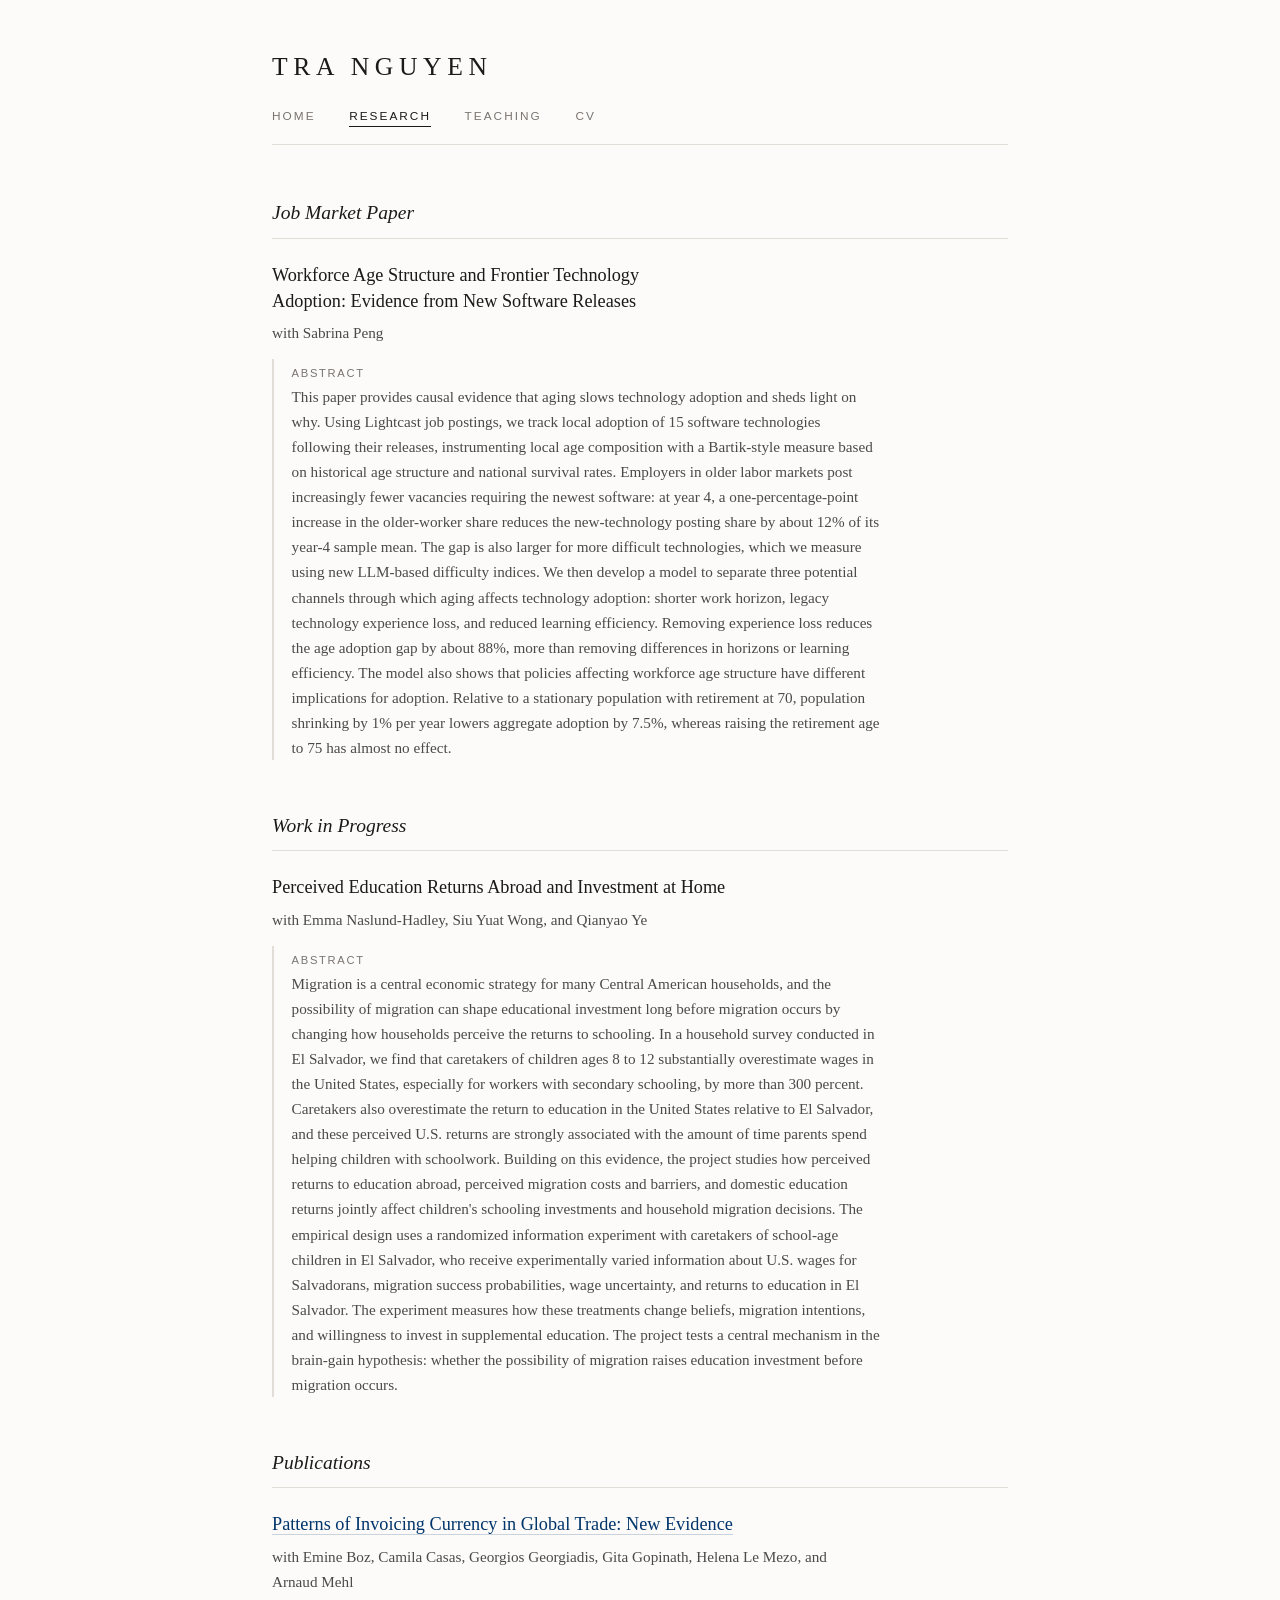
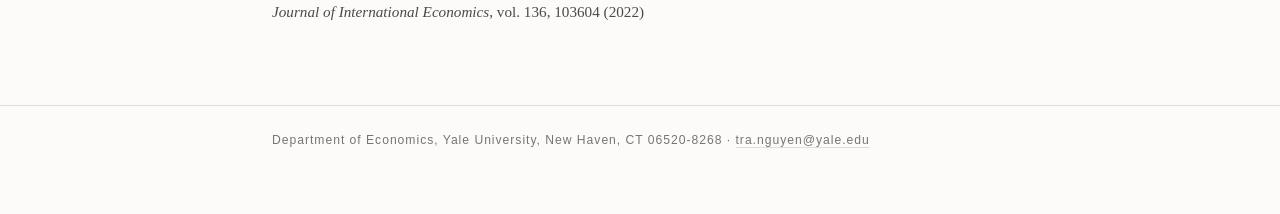
==== research.html @ 81b3dcd2 "Redesign site: multi-page layout, updated JMP abstract and CV" ====
<!doctype html>
<html lang="en">
  <head>
    <meta charset="utf-8">
    <meta name="viewport" content="width=device-width, initial-scale=1">
    <title>Research &mdash; Tra Nguyen</title>
    <meta name="description" content="Research by Tra Nguyen, Ph.D. candidate in Economics at Yale University.">
    <link rel="stylesheet" href="styles.css?v=7">
  </head>
  <body>
    <a class="skip-link" href="#main">Skip to main content</a>

    <header class="site-header">
      <div class="wrap">
        <a class="brand" href="index.html">Tra Nguyen</a>
        <nav class="site-nav" aria-label="Main navigation">
          <ul class="nav-links">
            <li><a href="index.html">Home</a></li>
            <li><a href="research.html" aria-current="page">Research</a></li>
            <li><a href="teaching.html">Teaching</a></li>
            <li><a href="assets/Nguyen_Tra_CV.pdf">CV</a></li>
          </ul>
        </nav>
      </div>
    </header>

    <main id="main" class="wrap">
      <h1 class="sr-only">Research</h1>

      <h2>Job Market Paper</h2>

      <div class="paper">
        <p class="title">
          Workforce Age Structure and Frontier Technology Adoption:
          Evidence from New Software Releases
        </p>
        <p class="byline">with Sabrina Peng</p>
        <p class="abstract">
          <span class="label">Abstract</span><br>
          This paper provides causal evidence that aging slows technology adoption and sheds light
          on why. Using Lightcast job postings, we track local adoption of 15 software technologies
          following their releases, instrumenting local age composition with a Bartik-style measure
          based on historical age structure and national survival rates. Employers in older labor
          markets post increasingly fewer vacancies requiring the newest software: at year 4, a
          one-percentage-point increase in the older-worker share reduces the new-technology posting
          share by about 12% of its year-4 sample mean. The gap is also larger for more difficult
          technologies, which we measure using new LLM-based difficulty indices. We then develop a
          model to separate three potential channels through which aging affects technology
          adoption: shorter work horizon, legacy technology experience loss, and reduced learning
          efficiency. Removing experience loss reduces the age adoption gap by about 88%, more than
          removing differences in horizons or learning efficiency. The model also shows that
          policies affecting workforce age structure have different implications for adoption.
          Relative to a stationary population with retirement at 70, population shrinking by 1% per
          year lowers aggregate adoption by 7.5%, whereas raising the retirement age to 75 has
          almost no effect.
        </p>
      </div>

      <h2>Work in Progress</h2>

      <div class="paper">
        <p class="title">Perceived Education Returns Abroad and Investment at Home</p>
        <p class="byline">with Emma Naslund-Hadley, Siu Yuat Wong, and Qianyao Ye</p>
        <p class="abstract">
          <span class="label">Abstract</span><br>
          Migration is a central economic strategy for many Central American households, and the
          possibility of migration can shape educational investment long before migration occurs by
          changing how households perceive the returns to schooling. In a household survey conducted
          in El Salvador, we find that caretakers of children ages 8 to 12 substantially overestimate
          wages in the United States, especially for workers with secondary schooling, by more than
          300 percent. Caretakers also overestimate the return to education in the United States
          relative to El Salvador, and these perceived U.S. returns are strongly associated with the
          amount of time parents spend helping children with schoolwork. Building on this evidence,
          the project studies how perceived returns to education abroad, perceived migration costs
          and barriers, and domestic education returns jointly affect children's schooling
          investments and household migration decisions. The empirical design uses a randomized
          information experiment with caretakers of school-age children in El Salvador, who receive
          experimentally varied information about U.S. wages for Salvadorans, migration success
          probabilities, wage uncertainty, and returns to education in El Salvador. The experiment
          measures how these treatments change beliefs, migration intentions, and willingness to
          invest in supplemental education. The project tests a central mechanism in the brain-gain
          hypothesis: whether the possibility of migration raises education investment before
          migration occurs.
        </p>
      </div>

      <h2>Publications</h2>

      <div class="paper">
        <p class="title">
          <a href="https://doi.org/10.1016/j.jinteco.2022.103604">
            Patterns of Invoicing Currency in Global Trade: New Evidence
          </a>
        </p>
        <p class="byline">
          with Emine Boz, Camila Casas, Georgios Georgiadis, Gita Gopinath, Helena Le Mezo,
          and Arnaud Mehl
        </p>
        <p class="venue"><em>Journal of International Economics</em>, vol. 136, 103604 (2022)</p>
      </div>
    </main>

    <footer class="site-footer">
      <div class="wrap">
        <p>
          Department of Economics, Yale University, New Haven, CT 06520-8268 &middot;
          <a href="mailto:tra.nguyen@yale.edu">tra.nguyen@yale.edu</a>
        </p>
      </div>
    </footer>
  </body>
</html>
---- styles.css ----
:root {
  color-scheme: light;
  --ink: #1a1a1a;
  --soft: #4a4a4a;
  --muted: #7a7470;
  --line: #e2ddd6;
  --paper: #fcfbf9;
  --accent: #00356b;
  --sans: "Helvetica Neue", Helvetica, Arial, sans-serif;
}

* {
  box-sizing: border-box;
}

body {
  margin: 0;
  background: var(--paper);
  color: var(--ink);
  font-family: Georgia, "Times New Roman", Times, serif;
  font-size: 17.5px;
  line-height: 1.68;
  -webkit-font-smoothing: antialiased;
}

p {
  margin: 0 0 1.15em;
  text-wrap: pretty;
}

h2,
.paper .title,
.brand {
  text-wrap: balance;
}

::selection {
  background: rgba(0, 53, 107, 0.12);
}

a {
  color: var(--accent);
  text-decoration: none;
  border-bottom: 1px solid rgba(0, 53, 107, 0.28);
  transition: border-color 0.15s ease, color 0.15s ease;
}

a:hover {
  color: var(--ink);
  border-bottom-color: var(--ink);
}

.skip-link {
  position: absolute;
  left: 1rem;
  top: -4rem;
  z-index: 10;
  padding: 0.5rem 0.9rem;
  background: var(--ink);
  color: #fff;
  border: 0;
}

.skip-link:focus {
  top: 1rem;
}

.wrap {
  max-width: 50rem;
  margin: 0 auto;
  padding-left: 2rem;
  padding-right: 2rem;
}

/* ---- Header ---- */

.site-header {
  padding-top: 3.25rem;
}

.brand {
  display: inline-block;
  border: 0;
  color: var(--ink);
  font-size: 1.6rem;
  letter-spacing: 0.22em;
  text-transform: uppercase;
  line-height: 1.2;
}

.brand:hover {
  color: var(--accent);
}

.site-nav {
  margin-top: 1.4rem;
  padding-bottom: 1.1rem;
  border-bottom: 1px solid var(--line);
}

.nav-links {
  display: flex;
  flex-wrap: wrap;
  gap: 2.1rem;
  margin: 0;
  padding: 0;
  list-style: none;
  font-family: var(--sans);
  font-size: 0.74rem;
  letter-spacing: 0.17em;
  text-transform: uppercase;
}

.nav-links a {
  border: 0;
  color: var(--muted);
  padding-bottom: 0.2rem;
}

.nav-links a:hover {
  color: var(--accent);
}

.nav-links a[aria-current="page"] {
  color: var(--ink);
  border-bottom: 1px solid var(--ink);
}

/* ---- Main ---- */

main {
  padding-top: 3.25rem;
}

h2 {
  margin: 3.1rem 0 1.5rem;
  padding-bottom: 0.5rem;
  border-bottom: 1px solid var(--line);
  font-size: 1.22rem;
  font-weight: normal;
  font-style: italic;
  color: var(--ink);
}

h2:first-of-type {
  margin-top: 0;
}

.prose {
  max-width: 34rem;
}

/* ---- Home ---- */

.home {
  display: grid;
  grid-template-columns: minmax(0, 1fr) 15rem;
  gap: 3.5rem;
  align-items: start;
}

.sr-only {
  position: absolute;
  width: 1px;
  height: 1px;
  margin: -1px;
  padding: 0;
  overflow: hidden;
  clip: rect(0, 0, 0, 0);
  white-space: nowrap;
  border: 0;
}

.lede {
  font-size: 1.12rem;
  line-height: 1.7;
}

.portrait {
  margin: 0.45rem 0 0;
}

.portrait img {
  display: block;
  width: 100%;
  height: auto;
  border: 1px solid var(--line);
  padding: 7px;
  background: #fff;
}

/* ---- Papers ---- */

.paper {
  margin-bottom: 2.3rem;
  max-width: 38rem;
}

.paper:last-child {
  margin-bottom: 0;
}

.paper .title {
  margin-bottom: 0.35rem;
  font-size: 1.14rem;
  line-height: 1.4;
}

.paper .title a {
  border-bottom-color: rgba(0, 53, 107, 0.2);
}

.paper .byline {
  margin-bottom: 0.3rem;
  color: var(--soft);
  font-size: 0.95rem;
}

.paper .venue {
  margin-bottom: 0.3rem;
  color: var(--soft);
  font-size: 0.95rem;
}

.abstract {
  margin: 0.85rem 0 0;
  padding-left: 1.1rem;
  border-left: 2px solid var(--line);
  font-size: 0.95rem;
  line-height: 1.65;
  color: var(--soft);
}

.abstract .label {
  font-family: var(--sans);
  font-size: 0.7rem;
  letter-spacing: 0.15em;
  text-transform: uppercase;
  color: var(--muted);
}

/* ---- Lists (teaching, CV) ---- */

.entries {
  margin: 0;
  padding: 0;
  list-style: none;
  max-width: 38rem;
}

.entries li {
  display: grid;
  grid-template-columns: 11rem minmax(0, 1fr);
  gap: 0 1.5rem;
  margin-bottom: 1.15rem;
  padding-bottom: 1.15rem;
  border-bottom: 1px solid rgba(226, 221, 214, 0.6);
}

.entries li:last-child {
  margin-bottom: 0;
  padding-bottom: 0;
  border-bottom: 0;
}

.entries .when {
  font-family: var(--sans);
  font-size: 0.71rem;
  letter-spacing: 0.13em;
  text-transform: uppercase;
  color: var(--muted);
  padding-top: 0.42rem;
}

/* ---- Footer ---- */

.site-footer {
  margin-top: 5rem;
  padding: 1.5rem 0 4rem;
  border-top: 1px solid var(--line);
  font-family: var(--sans);
  font-size: 0.76rem;
  letter-spacing: 0.08em;
  color: var(--muted);
}

.site-footer p {
  margin: 0;
}

.site-footer a {
  color: var(--muted);
  border-bottom-color: var(--line);
}

@media (max-width: 720px) {
  body {
    font-size: 16.5px;
  }

  .wrap {
    padding-left: 1.35rem;
    padding-right: 1.35rem;
  }

  .site-header {
    padding-top: 2.25rem;
  }

  .brand {
    font-size: 1.25rem;
    letter-spacing: 0.17em;
  }

  .nav-links {
    gap: 1.2rem;
  }

  main {
    padding-top: 2.5rem;
  }

  .home {
    grid-template-columns: 1fr;
    gap: 2rem;
  }

  .portrait {
    order: -1;
    max-width: 12rem;
  }

  .entries li {
    grid-template-columns: 1fr;
    gap: 0.1rem;
  }

  .entries .when {
    padding-top: 0;
  }
}
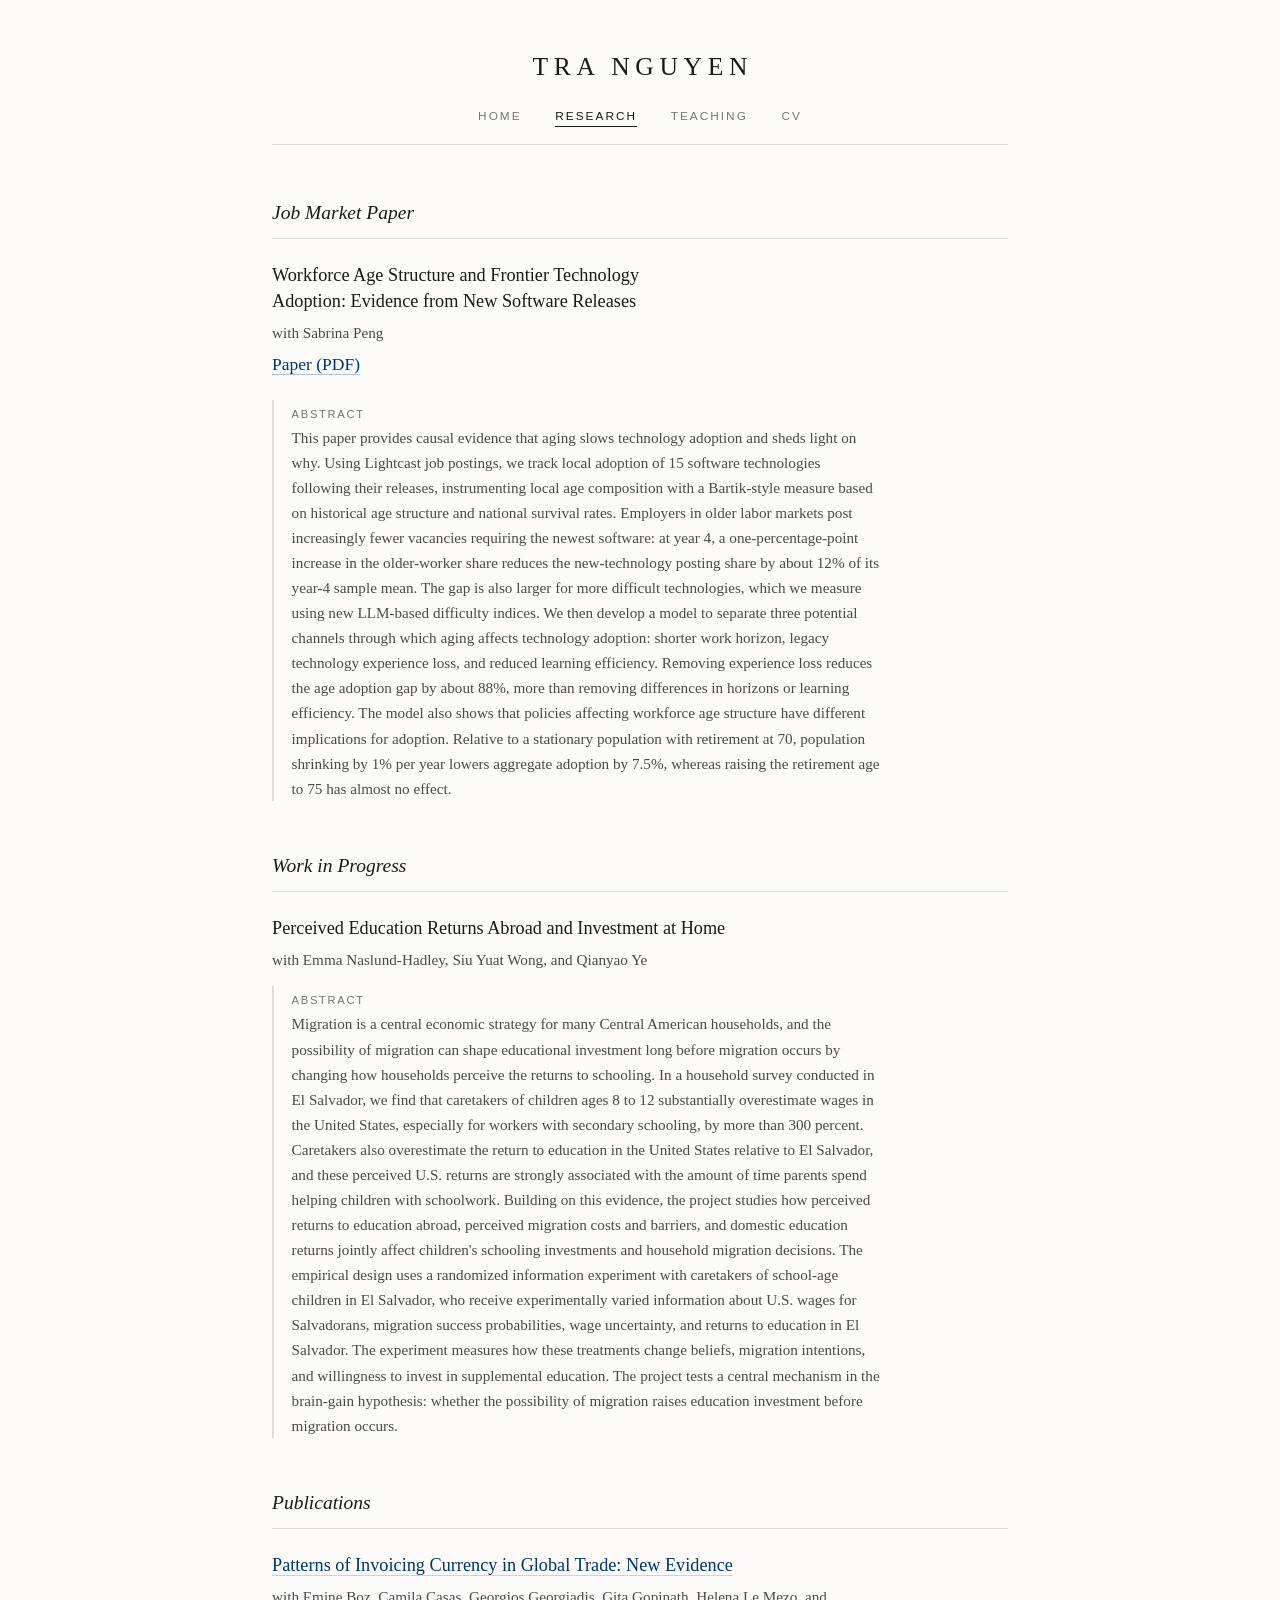
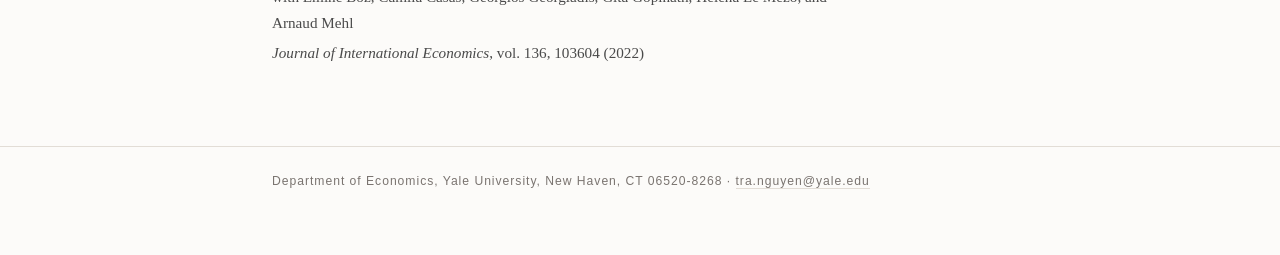
==== commit 931d9096: "Publish job market paper PDF" ====
--- a/research.html
+++ b/research.html
@@ -35,6 +35,7 @@
           Evidence from New Software Releases
         </p>
         <p class="byline">with Sabrina Peng</p>
+        <p><a href="assets/Nguyen_Peng_Workforce_Age_Technology_Adoption.pdf">Paper (PDF)</a></p>
         <p class="abstract">
           <span class="label">Abstract</span><br>
           This paper provides causal evidence that aging slows technology adoption and sheds light
--- a/styles.css
+++ b/styles.css
@@ -76,11 +76,13 @@
 
 .site-header {
   padding-top: 3.25rem;
+  text-align: center;
 }
 
 .brand {
   display: inline-block;
   border: 0;
+  padding-left: 0.22em;
   color: var(--ink);
   font-size: 1.6rem;
   letter-spacing: 0.22em;
@@ -101,6 +103,7 @@
 .nav-links {
   display: flex;
   flex-wrap: wrap;
+  justify-content: center;
   gap: 2.1rem;
   margin: 0;
   padding: 0;
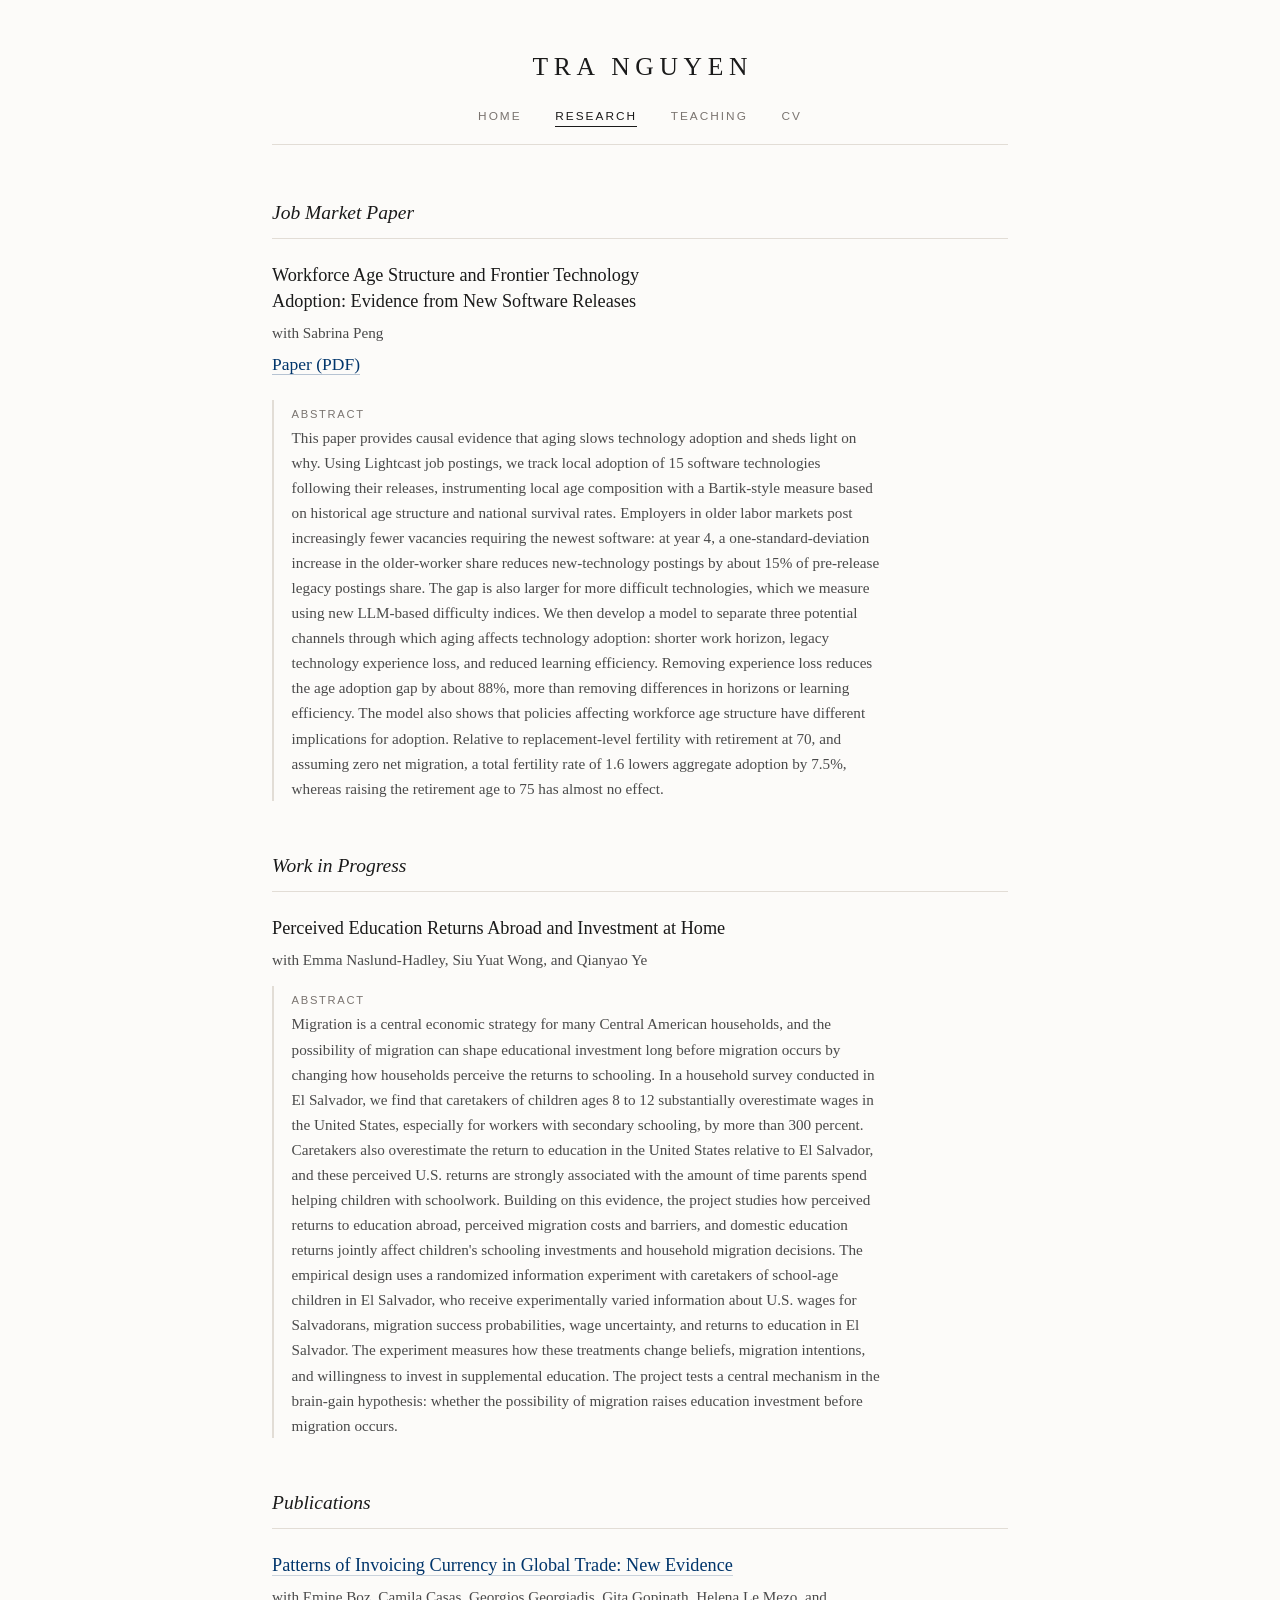
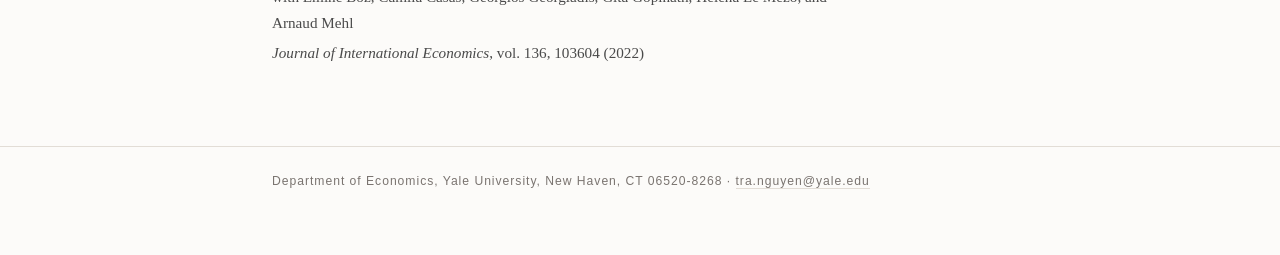
==== commit 2074f182: "Update paper and abstract with year-four comparisons" ====
--- a/research.html
+++ b/research.html
@@ -38,22 +38,7 @@
         <p><a href="assets/Nguyen_Peng_Workforce_Age_Technology_Adoption.pdf">Paper (PDF)</a></p>
         <p class="abstract">
           <span class="label">Abstract</span><br>
-          This paper provides causal evidence that aging slows technology adoption and sheds light
-          on why. Using Lightcast job postings, we track local adoption of 15 software technologies
-          following their releases, instrumenting local age composition with a Bartik-style measure
-          based on historical age structure and national survival rates. Employers in older labor
-          markets post increasingly fewer vacancies requiring the newest software: at year 4, a
-          one-percentage-point increase in the older-worker share reduces the new-technology posting
-          share by about 12% of its year-4 sample mean. The gap is also larger for more difficult
-          technologies, which we measure using new LLM-based difficulty indices. We then develop a
-          model to separate three potential channels through which aging affects technology
-          adoption: shorter work horizon, legacy technology experience loss, and reduced learning
-          efficiency. Removing experience loss reduces the age adoption gap by about 88%, more than
-          removing differences in horizons or learning efficiency. The model also shows that
-          policies affecting workforce age structure have different implications for adoption.
-          Relative to a stationary population with retirement at 70, population shrinking by 1% per
-          year lowers aggregate adoption by 7.5%, whereas raising the retirement age to 75 has
-          almost no effect.
+          This paper provides causal evidence that aging slows technology adoption and sheds light on why. Using Lightcast job postings, we track local adoption of 15 software technologies following their releases, instrumenting local age composition with a Bartik-style measure based on historical age structure and national survival rates. Employers in older labor markets post increasingly fewer vacancies requiring the newest software: at year 4, a one-standard-deviation increase in the older-worker share reduces new-technology postings by about 15% of pre-release legacy postings share. The gap is also larger for more difficult technologies, which we measure using new LLM-based difficulty indices. We then develop a model to separate three potential channels through which aging affects technology adoption: shorter work horizon, legacy technology experience loss, and reduced learning efficiency. Removing experience loss reduces the age adoption gap by about 88%, more than removing differences in horizons or learning efficiency. The model also shows that policies affecting workforce age structure have different implications for adoption. Relative to replacement-level fertility with retirement at 70, and assuming zero net migration, a total fertility rate of 1.6 lowers aggregate adoption by 7.5%, whereas raising the retirement age to 75 has almost no effect.
         </p>
       </div>
 
